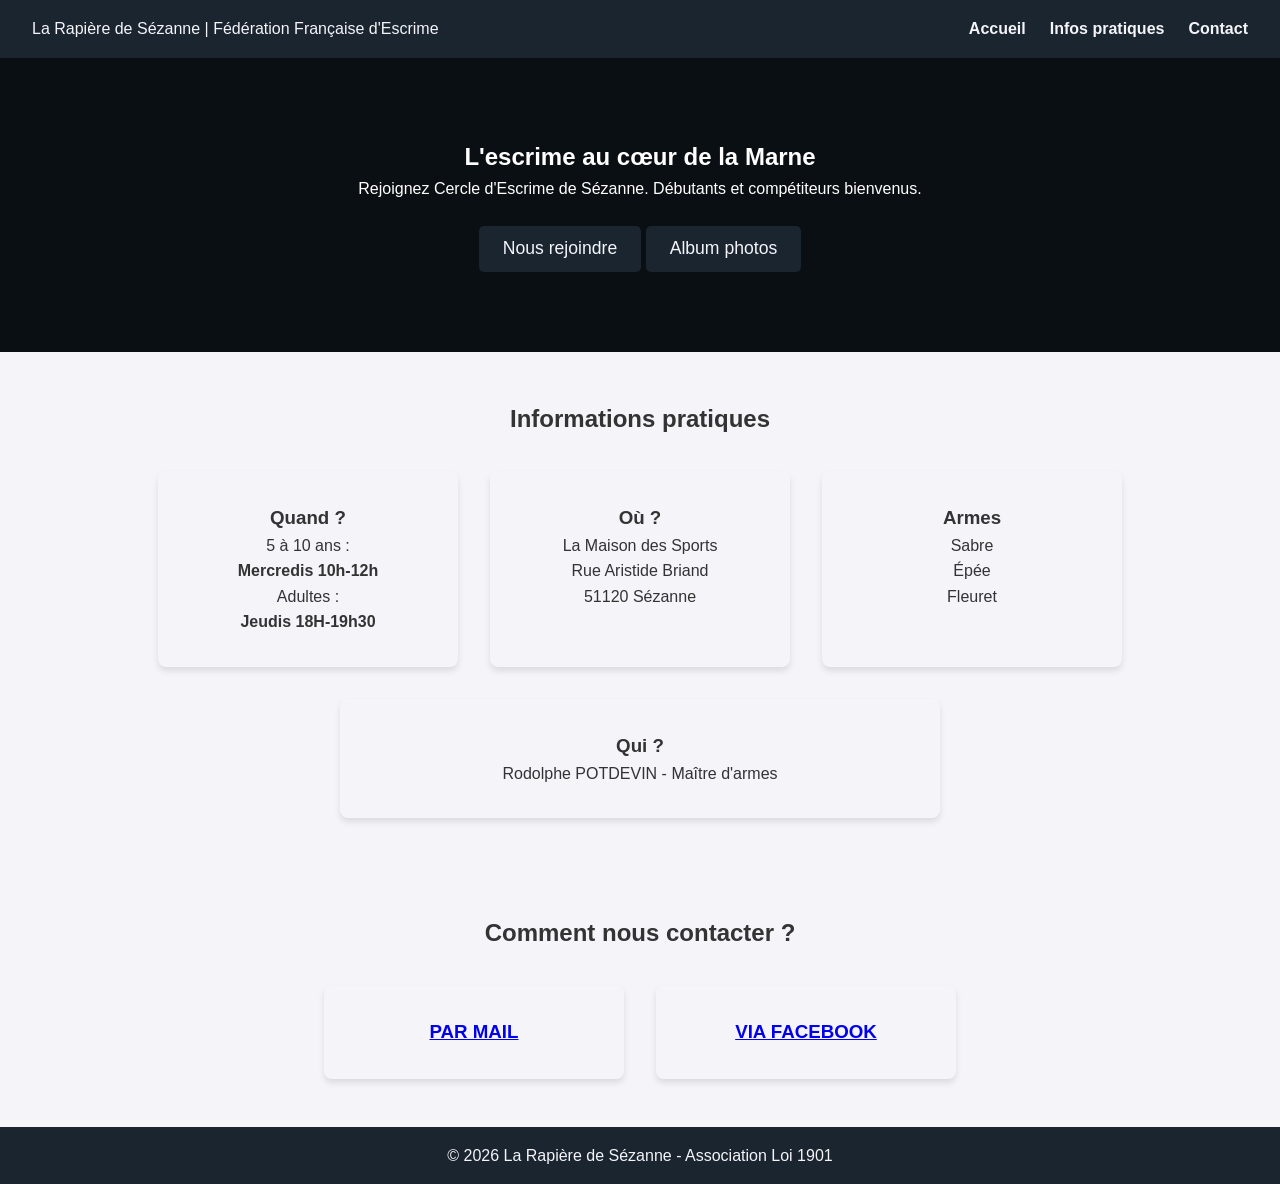
==== index.html @ 604a56b7 "First main" ====
<!DOCTYPE html>
<html lang="fr">
<!-- Titre de page internet -->
<head>
    <meta charset="UTF-8">
    <meta name="viewport" content="width=device-width, initial-scale=1.0">
    <title>La Rapière Sézanne | Club d'Escrime</title>
    <link rel="stylesheet" href="style.css">
</head>

<!-- Corps de la page internet -->
<body>
    <!-- En-tête -->
    <header>
        <div class="logo">La Rapière de Sézanne | Fédération Française d'Escrime</div>
        <nav>
            <ul>
                <li><a href="#accueil">Accueil</a></li>
                <li><a href="#infos">Infos pratiques</a></li>
                <li><a href="#contact">Contact</a></li>
            </ul>
        </nav>
    </header>

    <!-- Corps / Infos -->
    <main>
        <section id="accueil" class="hero">
            <h1>L'escrime au cœur de la Marne</h1>
            <p>Rejoignez Cercle d'Escrime de Sézanne. Débutants et compétiteurs bienvenus.</p>
            <button id="btn-rejoindre">Nous rejoindre</button>
            <a href="photos.html"><button id="btn-photos" onclick="">Album photos</button></a>
        </section>

        <section id="infos">
            <h2>Informations pratiques</h2>
            <div class="grid">
                <div class="card">
                    <h3>Quand ?</h3>
                    <p>5 à 10 ans : </p>
                    <b>Mercredis 10h-12h</b>
                    <p>Adultes :</p>
                    <b>Jeudis 18H-19h30</b>
                </div>
                <div class="card">
                    <h3>Où ?</h3>
                    <p>La Maison des Sports</p>
                    <p>Rue Aristide Briand</p>
                    <p>51120 Sézanne</p>
                </div>
                <div class="card">
                    <h3>Armes</h3>
                    <p>Sabre</p>
                    <p>Épée</p>
                    <p>Fleuret</p>
                </div>
            </div>
            <div class="grid">
                <div class="card2">
                    <h3>Qui ?</h3>
                    <p>Rodolphe POTDEVIN - Maître d'armes</p>
                </div>
            </div>
        </section>

        <section id="contact">
            <h2>Comment nous contacter ?</h2>
            <div class="grid">
                <div class="card">
                    <h3><a target="_blank" href="mailto:escrime.sezanne@gmail.com">PAR MAIL</a></h3>
                </div>
                <div class="card">
                    <h3><a target="_blank" href="https://www.facebook.com/people/Escrime-la-Rapi%C3%A8re-S%C3%A9zanne/100035516421670/">VIA FACEBOOK</a></h3>
                </div>
            </div>
        </section>
    </main>

<!-- Banderole bas de page -->
    <footer>
        <p>&copy; 2026 La Rapière de Sézanne - Association Loi 1901</p>
    </footer>

    <script src="script.js"></script>
</body>
</html>
---- style.css ----
/* Réinitialisation de base */
* {
    margin: 0;
    padding: 0;
    box-sizing: border-box;
    font-family: 'Segoe UI', Tahoma, Geneva, Verdana, sans-serif;
}

body {
    background-color: #f4f4f9;
    color: #333;
    line-height: 1.6;
}

/* En-tête */
header {
    background-color: #1a2530;
    color: #f4f4f9;
    padding: 1rem 2rem;
    display: flex;
    justify-content: space-between;
    align-items: center;
    position: sticky;
    top: 0;
    z-index: 100; /* Permet au menu de rester au-dessus du reste au défilement */
}

nav ul {
    list-style: none;
    display: flex;
    gap: 1.5rem;
    text-align: center;
}

nav a {
    color: #f4f4f9;
    text-decoration: none;
    font-weight: bold;
    transition: color 0.3s ease;
}

nav a:hover {
    color: #02a002;
}

/*  ---  Section principale  ---  */
.hero {
    background-image: linear-gradient(rgba(0, 0, 0, 0.6), rgba(0, 0, 0, 0.6)), url('/home/pasmoi/Documents/La Rapiere site/pictures/panoramaSezanne.jpg');
    background-color: #1a2530; /* Couleur de secours si l'image ne charge pas */
    /* height: 80vh; */
    background-repeat: no-repeat;
    background-position: center;
    background-size: cover;
    background-position-y: top;
    color: white;
    text-align: center;
    padding: 5rem 2rem;
}

.hero-texte h1 {
    font-size: 3.5rem;
    margin-bottom: 1rem;
    text-transform: uppercase;
    letter-spacing: 2px;
}

.hero-texte p {
    font-size: 1.5rem;
    margin-bottom: 2rem;
}

/*  ---  BOUTONS  ---   */

button {
    background-color: #1a2530;
    color: #f4f4f9;
    border: none;
    padding: 0.8rem 1.5rem;
    margin-top: 1.5rem;
    cursor: pointer;
    font-size: 1.1rem;
    border-radius: 5px;
}

button:hover {
    background-color: #2a3b4c;
}

/* Cartes d'information */
#infos {
    padding: 3rem 2rem;
    text-align: center;
}

#contact {
    padding: 3rem 2rem;
    text-align: center;
}

.grid {
    display: flex;
    justify-content: center;
    gap: 2rem;
    margin-top: 2rem;
}

.card {
    background: #f4f4f9;
    padding: 2rem;
    border-radius: 8px;
    box-shadow: 0 4px 6px rgba(0,0,0,0.1);
    width: 300px;
}

.card2 {
    background: #f4f4f9;
    padding: 2rem;
    border-radius: 8px;
    box-shadow: 0 4px 6px rgba(0,0,0,0.1);
    width: 600px;
}

/* --- photos.html --- */

.album{
    text-align: center;
}

.actualites{
    text-align: center;
}

footer {
    text-align: center;
    padding: 1rem;
    background-color: #1a2530;
    color: #f4f4f9;
}
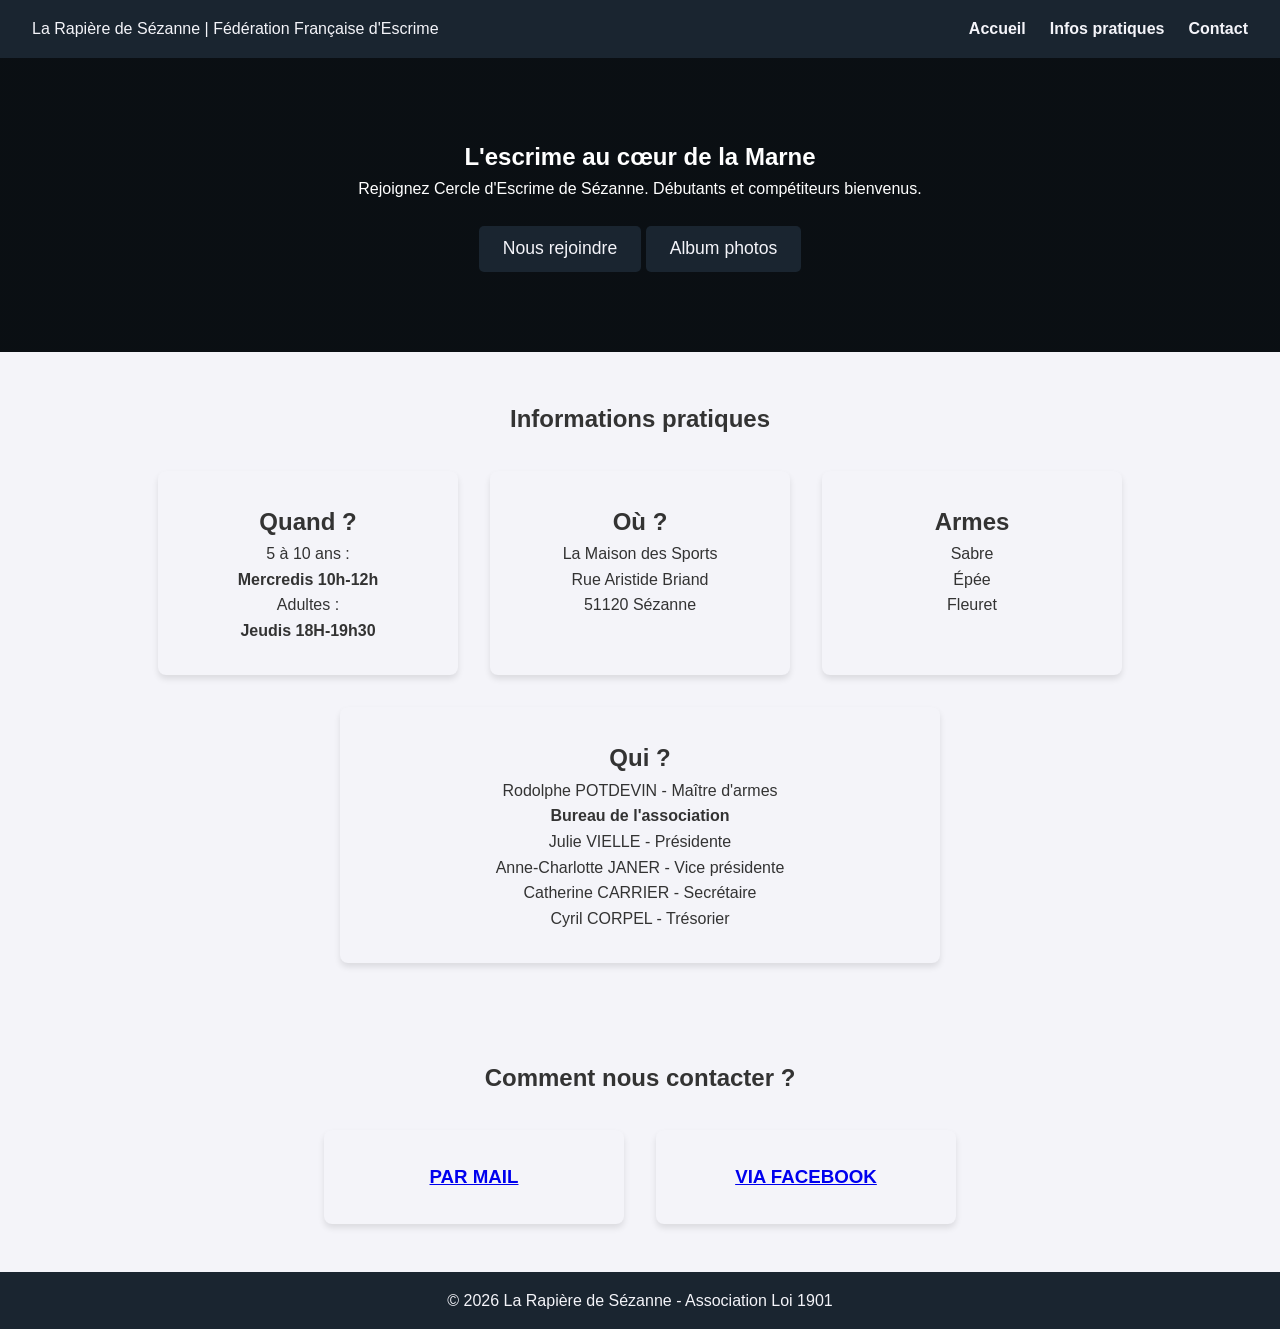
==== commit cf41a9f0: "text update + names Ajout des noms des personnes du bureau de l'association" ====
--- a/index.html
+++ b/index.html
@@ -35,20 +35,20 @@
             <h2>Informations pratiques</h2>
             <div class="grid">
                 <div class="card">
-                    <h3>Quand ?</h3>
+                    <h2>Quand ?</h2>
                     <p>5 à 10 ans : </p>
                     <b>Mercredis 10h-12h</b>
                     <p>Adultes :</p>
                     <b>Jeudis 18H-19h30</b>
                 </div>
                 <div class="card">
-                    <h3>Où ?</h3>
+                    <h2>Où ?</h2>
                     <p>La Maison des Sports</p>
                     <p>Rue Aristide Briand</p>
                     <p>51120 Sézanne</p>
                 </div>
                 <div class="card">
-                    <h3>Armes</h3>
+                    <h2>Armes</h2>
                     <p>Sabre</p>
                     <p>Épée</p>
                     <p>Fleuret</p>
@@ -56,8 +56,13 @@
             </div>
             <div class="grid">
                 <div class="card2">
-                    <h3>Qui ?</h3>
+                    <h2>Qui ?</h2>
                     <p>Rodolphe POTDEVIN - Maître d'armes</p>
+                    <h4>Bureau de l'association</h4>
+                    <p>Julie VIELLE - Présidente</p>
+                    <p>Anne-Charlotte JANER - Vice présidente</p>
+                    <p>Catherine CARRIER - Secrétaire</p>
+                    <p>Cyril CORPEL - Trésorier</p>
                 </div>
             </div>
         </section>
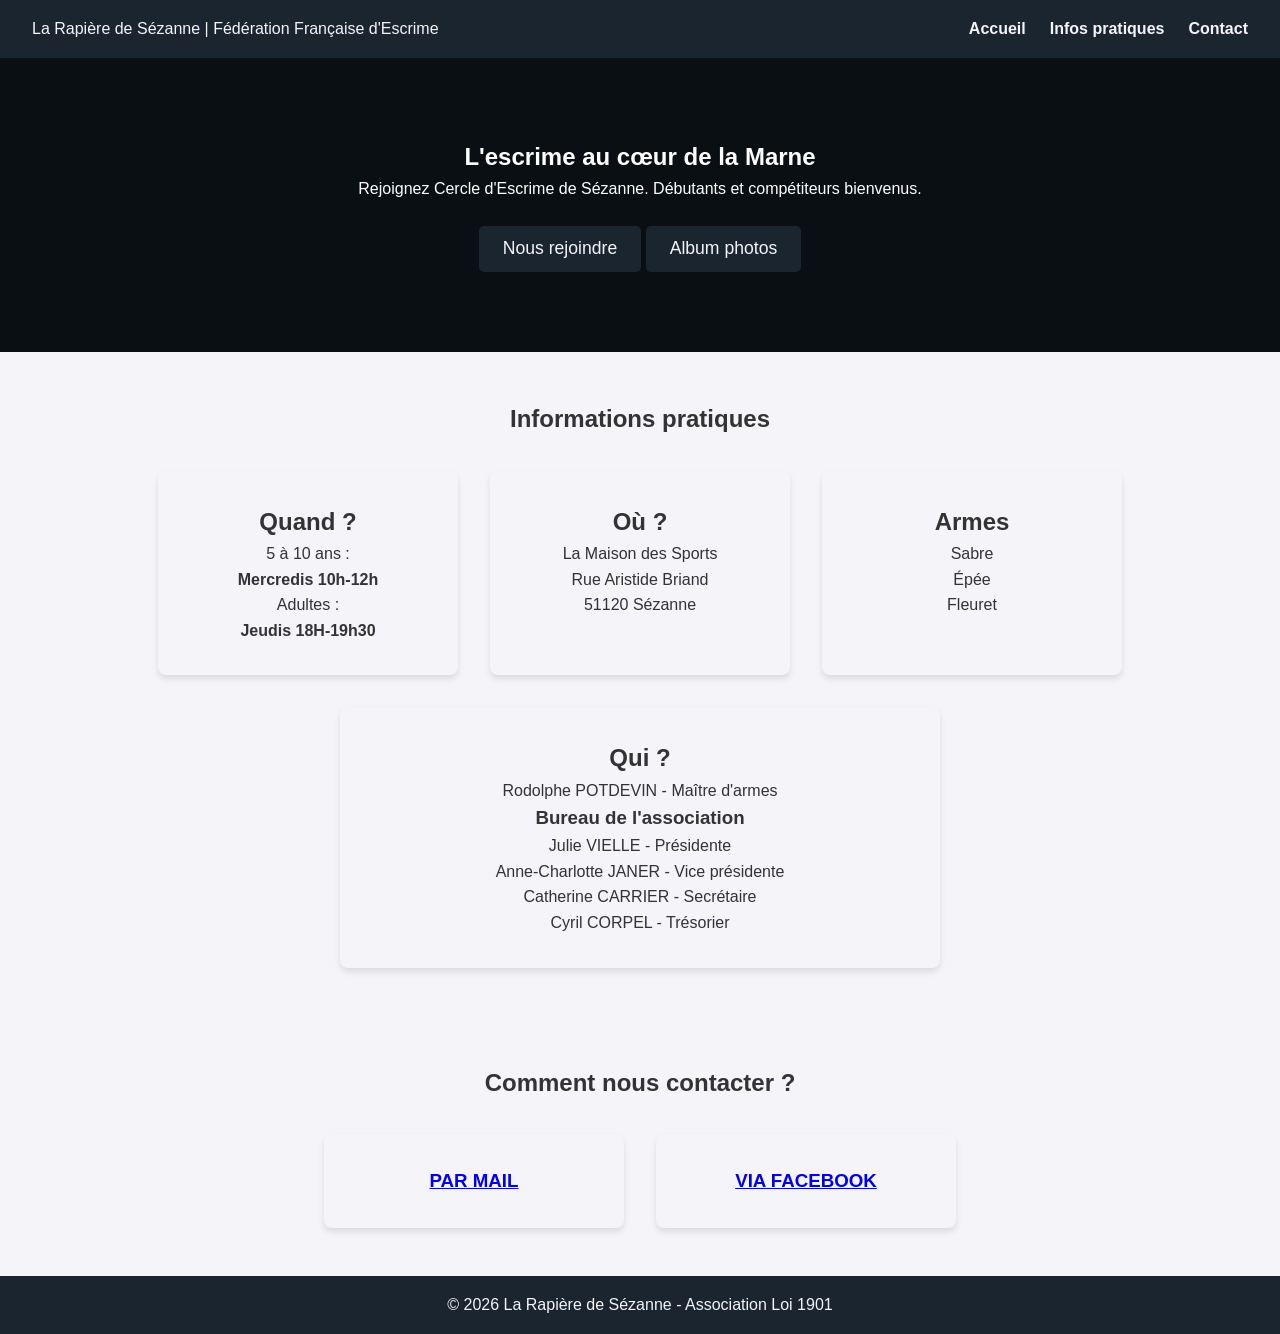
==== commit fd46d0d5: "Update index.html" ====
--- a/index.html
+++ b/index.html
@@ -58,7 +58,7 @@
                 <div class="card2">
                     <h2>Qui ?</h2>
                     <p>Rodolphe POTDEVIN - Maître d'armes</p>
-                    <h4>Bureau de l'association</h4>
+                    <h3>Bureau de l'association</h3>
                     <p>Julie VIELLE - Présidente</p>
                     <p>Anne-Charlotte JANER - Vice présidente</p>
                     <p>Catherine CARRIER - Secrétaire</p>
@@ -87,4 +87,4 @@
 
     <script src="script.js"></script>
 </body>
-</html>+</html>
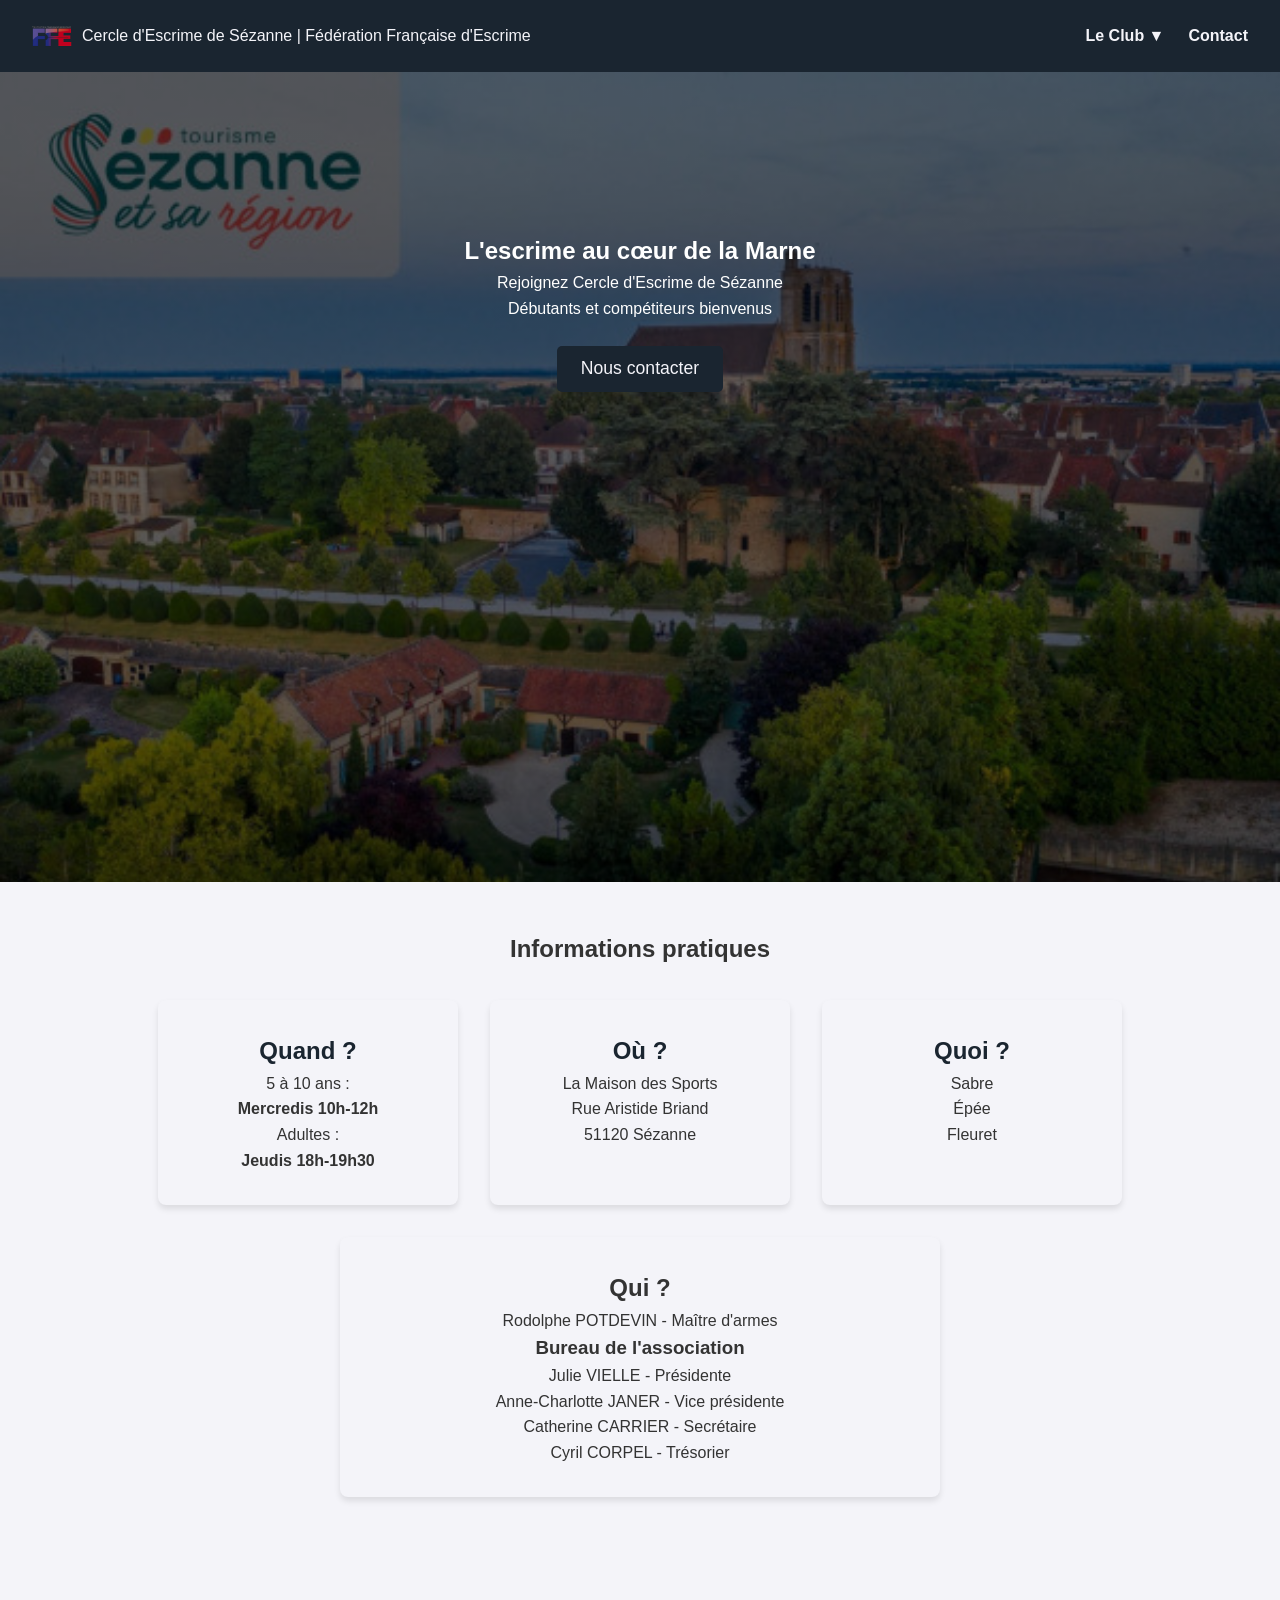
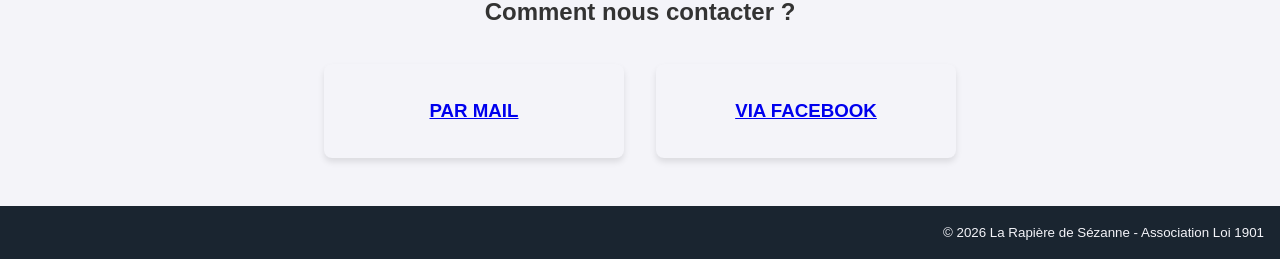
==== commit 66af7951: "wow upgrade tkt vla les changements, merci Lumo" ====
--- a/index.html
+++ b/index.html
@@ -1,23 +1,38 @@
 <!DOCTYPE html>
-<html lang="fr">
-<!-- Titre de page internet -->
+<html lang="fr" prefix="og: http://ogp.me/ns#">
+
 <head>
     <meta charset="UTF-8">
     <meta name="viewport" content="width=device-width, initial-scale=1.0">
+    <!-- Add Open Graph meta tags for social sharing -->
+    <meta property="og:title" content="La Rapière Sézanne | Club d'Escrime">
+    <meta property="og:description" content="Club d'Escrime à Sézanne - Fédération Française d'Escrime">
+    <meta property="og:image" content="pictures/logo-ffe.jpg">
+    <meta property="og:url" content="https://la-rapiere-sezanne.asso.fr">
     <title>La Rapière Sézanne | Club d'Escrime</title>
     <link rel="stylesheet" href="style.css">
+    <!-- Importation pour les logo mail et Facebook -->
+    <link rel="stylesheet" href="https://cdnjs.cloudflare.com/ajax/libs/font-awesome/6.4.0/css/all.min.css">
 </head>
 
 <!-- Corps de la page internet -->
 <body>
     <!-- En-tête -->
     <header>
-        <div class="logo">La Rapière de Sézanne | Fédération Française d'Escrime</div>
+        <div class="logo">
+            <img class="logo-ffe" src="pictures/ffe-removebg.png" alt="Logo Fédération Française d'Escrime">
+            Cercle d'Escrime de Sézanne | Fédération Française d'Escrime
+        </div>
         <nav>
             <ul>
-                <li><a href="#accueil">Accueil</a></li>
-                <li><a href="#infos">Infos pratiques</a></li>
-                <li><a href="#contact">Contact</a></li>
+                <!-- <li><a href="#accueil">Accueil</a></li> -->
+                <li class="dropdown"><a>Le Club ▼</a>
+                    <ul class="dropdown-content">
+                        <li><a href="#infos">Infos pratiques</a></li>
+                        <li><a href="actus.html">Actualités</a></li>
+                    </ul>
+                </li>
+                <li><a href="#contact">Contact</a></li> 
             </ul>
         </nav>
     </header>
@@ -26,9 +41,9 @@
     <main>
         <section id="accueil" class="hero">
             <h1>L'escrime au cœur de la Marne</h1>
-            <p>Rejoignez Cercle d'Escrime de Sézanne. Débutants et compétiteurs bienvenus.</p>
-            <button id="btn-rejoindre">Nous rejoindre</button>
-            <a href="photos.html"><button id="btn-photos" onclick="">Album photos</button></a>
+            <p>Rejoignez Cercle d'Escrime de Sézanne</p>
+            <p>Débutants et compétiteurs bienvenus</p>
+            <button id="btn-rejoindre">Nous contacter</button>
         </section>
 
         <section id="infos">
@@ -39,7 +54,7 @@
                     <p>5 à 10 ans : </p>
                     <b>Mercredis 10h-12h</b>
                     <p>Adultes :</p>
-                    <b>Jeudis 18H-19h30</b>
+                    <b>Jeudis 18h-19h30</b>
                 </div>
                 <div class="card">
                     <h2>Où ?</h2>
@@ -48,7 +63,7 @@
                     <p>51120 Sézanne</p>
                 </div>
                 <div class="card">
-                    <h2>Armes</h2>
+                    <h2>Quoi ?</h2>
                     <p>Sabre</p>
                     <p>Épée</p>
                     <p>Fleuret</p>
@@ -74,7 +89,9 @@
                     <h3><a target="_blank" href="mailto:escrime.sezanne@gmail.com">PAR MAIL</a></h3>
                 </div>
                 <div class="card">
-                    <h3><a target="_blank" href="https://www.facebook.com/people/Escrime-la-Rapi%C3%A8re-S%C3%A9zanne/100035516421670/">VIA FACEBOOK</a></h3>
+                    <h3><a target="_blank" href="https://www.facebook.com/people/Escrime-la-Rapi%C3%A8re-S%C3%A9zanne/100035516421670/">
+                        VIA FACEBOOK</a>
+                    </h3>
                 </div>
             </div>
         </section>
@@ -87,4 +104,4 @@
 
     <script src="script.js"></script>
 </body>
-</html>
+</html>
--- a/style.css
+++ b/style.css
@@ -1,10 +1,32 @@
 /* Réinitialisation de base */
 * {
-    margin: 0;
-    padding: 0;
+    margin: 0px;
+    padding: 0px;
     box-sizing: border-box;
     font-family: 'Segoe UI', Tahoma, Geneva, Verdana, sans-serif;
 }
+
+/* Skip navigation link for screen readers */
+.skip-link {
+    position: absolute;
+    top: -40px;
+    left: 0;
+    background: #02a002;
+    color: white;
+    padding: 8px;
+    z-index: 1000;
+}
+
+.skip-link:focus {
+    top: 0;
+}
+
+
+/* Contour autour des élément qd cliqués */
+/* a:focus, button:focus {
+    outline: 2px solid #000e00;
+    outline-offset: 2px;
+} */
 
 body {
     background-color: #f4f4f9;
@@ -25,6 +47,23 @@
     z-index: 100; /* Permet au menu de rester au-dessus du reste au défilement */
 }
 
+.logo {
+    display: flex;
+    align-items: center;
+    gap: 10px;
+}
+
+.logo a{
+    text-decoration: none;
+    color: #f4f4f9;
+}
+
+.logo-ffe {
+    width: 40px;
+    height: auto;
+    flex-shrink: 0;
+}
+
 nav ul {
     list-style: none;
     display: flex;
@@ -43,18 +82,62 @@
     color: #02a002;
 }
 
+/* menu déroulant */
+.dropdown{
+    position: relative;
+    cursor: pointer;
+    display: list-item;
+}
+
+.dropdown-content{
+    display: none;
+    position: absolute;
+    background-color: #2a3b4c;
+    min-width: 200px;
+    box-shadow: 0 8px 16px rgba(0, 0, 0, 0.2);
+    z-index: 1;
+    top: 100%;
+    right: 0;
+    /* Annule les paramètres du menu principal pour que ce soit vertical */
+    flex-direction: column;
+    gap: 0;
+    padding: 0;
+}
+
+/* Les liens à l'intérieur du menu déroulant */
+.dropdown-content li {
+    width: 100%;
+}
+
+.dropdown-content a {
+    padding: 1rem;
+    display: block; /* Prend toute la largeur de la case */
+    border-bottom: 1px solid #2a3b4c; /* Petite ligne de séparation */
+}
+
+/* Effet de survol sur les liens du sous-menu */
+.dropdown-content a:hover {
+    background-color: #2a3b4c;
+    color: white; 
+}
+
+/* L'ANIMATION CRUCIALE : afficher le sous-menu quand on survole le parent */
+.dropdown:hover .dropdown-content {
+    display: flex;
+}
+
 /*  ---  Section principale  ---  */
 .hero {
-    background-image: linear-gradient(rgba(0, 0, 0, 0.6), rgba(0, 0, 0, 0.6)), url('/home/pasmoi/Documents/La Rapiere site/pictures/panoramaSezanne.jpg');
+    background-image: linear-gradient(rgba(0, 0, 0, 0.6), rgba(0, 0, 0, 0.6)), url('pictures/panoramaSezanne.jpg');
     background-color: #1a2530; /* Couleur de secours si l'image ne charge pas */
-    /* height: 80vh; */
+    height: 90vh;
     background-repeat: no-repeat;
-    background-position: center;
+    /* background-position: center; */
     background-size: cover;
-    background-position-y: top;
+    /* background-position-y: top; */
     color: white;
     text-align: center;
-    padding: 5rem 2rem;
+    padding: 10rem 2rem;
 }
 
 .hero-texte h1 {
@@ -80,6 +163,7 @@
     cursor: pointer;
     font-size: 1.1rem;
     border-radius: 5px;
+    -ms-zoom-animation: calc(2);
 }
 
 button:hover {
@@ -93,6 +177,11 @@
 }
 
 #contact {
+    padding: 3rem 2rem;
+    text-align: center;
+}
+
+#actualites {
     padding: 3rem 2rem;
     text-align: center;
 }
@@ -120,6 +209,11 @@
     width: 600px;
 }
 
+/* Better contrast ratios */
+.card h2, .card h3 {
+    color: #1a2530;
+}
+
 /* --- photos.html --- */
 
 .album{
@@ -131,7 +225,8 @@
 }
 
 footer {
-    text-align: center;
+    text-align: right;
+    font-size: smaller;
     padding: 1rem;
     background-color: #1a2530;
     color: #f4f4f9;
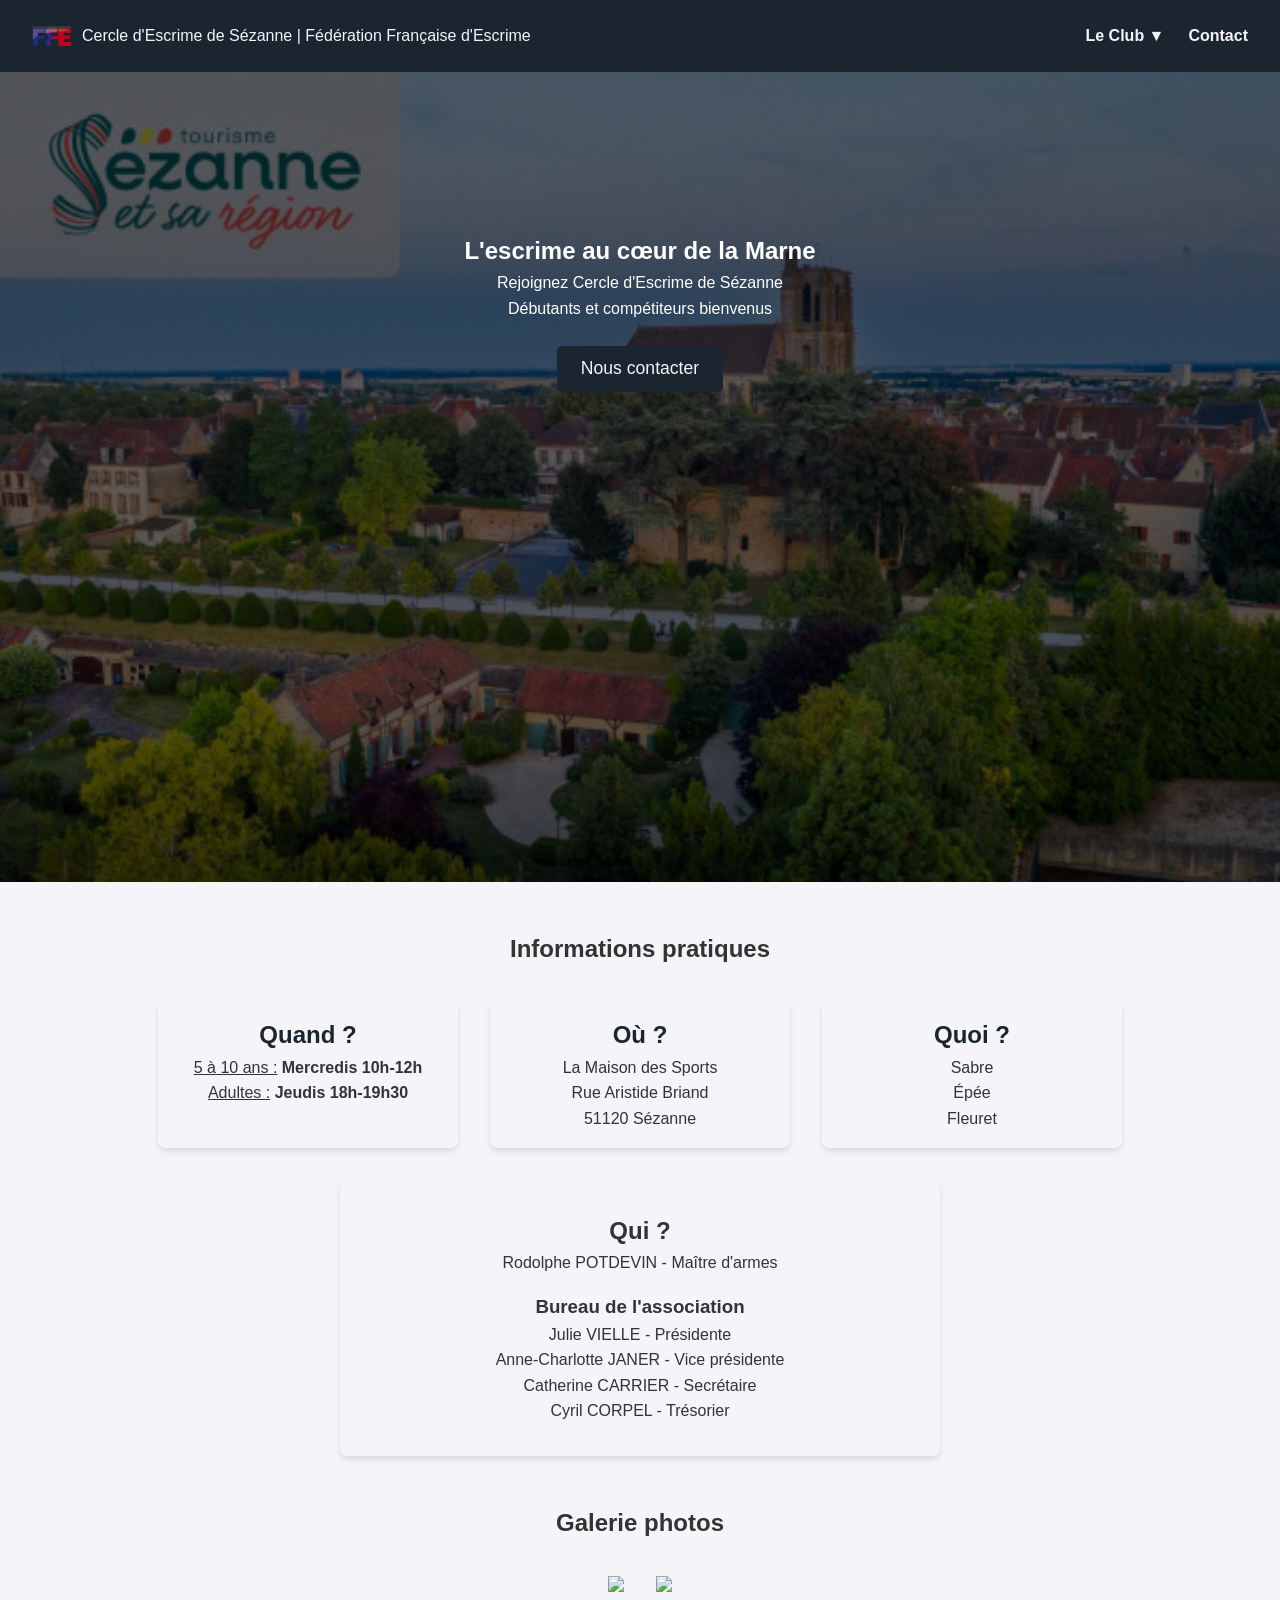
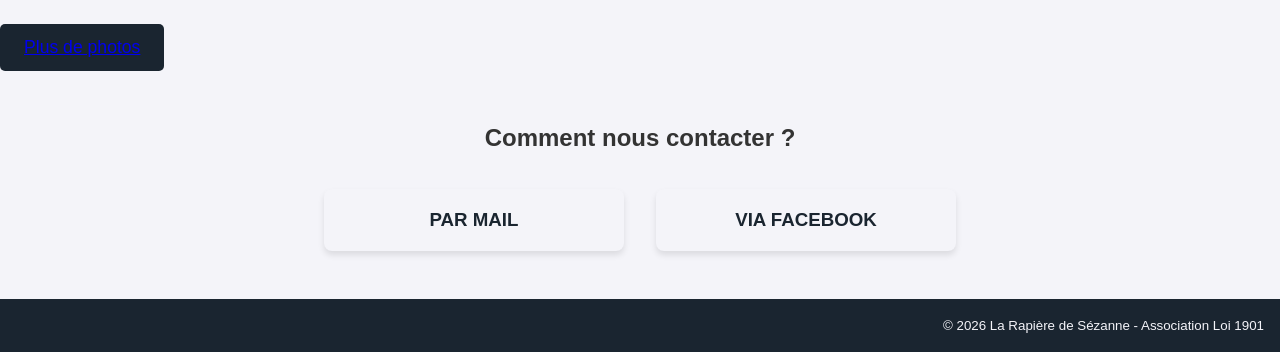
==== commit cfa30e4f: "ménage de printemps suppression de actus.html pour remettre tout sur la page principale création de" ====
--- a/index.html
+++ b/index.html
@@ -1,5 +1,5 @@
 <!DOCTYPE html>
-<html lang="fr" prefix="og: http://ogp.me/ns#">
+<html lang="fr_FR" prefix="og: http://ogp.me/ns#">
 
 <head>
     <meta charset="UTF-8">
@@ -17,6 +17,10 @@
 
 <!-- Corps de la page internet -->
 <body>
+    <!-- Load Facebook SDK -->
+    <div id="fb-root"></div>
+    <script async defer src="https://connect.facebook.net/fr_FR/sdk.js#xfbml=1&version=v3.2"></script>
+
     <!-- En-tête -->
     <header>
         <div class="logo">
@@ -29,7 +33,8 @@
                 <li class="dropdown"><a>Le Club ▼</a>
                     <ul class="dropdown-content">
                         <li><a href="#infos">Infos pratiques</a></li>
-                        <li><a href="actus.html">Actualités</a></li>
+                        <li><a href="#actus">Actualités</a></li>
+                        <li><a href="#album">Album photos</a></li>
                     </ul>
                 </li>
                 <li><a href="#contact">Contact</a></li> 
@@ -47,14 +52,14 @@
         </section>
 
         <section id="infos">
-            <h2>Informations pratiques</h2>
+            <h1>Informations pratiques</h1>
             <div class="grid">
                 <div class="card">
                     <h2>Quand ?</h2>
-                    <p>5 à 10 ans : </p>
-                    <b>Mercredis 10h-12h</b>
-                    <p>Adultes :</p>
-                    <b>Jeudis 18h-19h30</b>
+                    <u>5 à 10 ans :</u>
+                    <b> Mercredis 10h-12h</b>
+                    <u>Adultes :</u>
+                    <b> Jeudis 18h-19h30</b>
                 </div>
                 <div class="card">
                     <h2>Où ?</h2>
@@ -82,8 +87,40 @@
             </div>
         </section>
 
+        <!-- <section id="actualites">
+            <div class="actualites">
+                <h1>Actualités du club</h1>
+            </div>
+
+        Faire le lien avec la page plugin Facebook
+            <div class="facebook-container">
+                <iframe 
+                    src="https://www.facebook.com/people/Escrime-la-Rapi%C3%A8re-S%C3%A9zanne/100035516421670/plugins/page.php?href=https%3A%2F%2Fwww.facebook.com%2Ffacebook&tabs=timeline&width=400&height=600&small_header=false&adapt_container_width=true&hide_cover=false&show_facepile=true&appId" 
+                    width="400" height="600" style="border:none;
+                    overflow:hidden" scrolling="no" frameborder="0" allowfullscreen="true" allow="autoplay; 
+                    clipboard-write; 
+                    encrypted-media; 
+                    picture-in-picture; 
+                    web-share">
+                </iframe>
+            </div>
+        </section> -->
+
+        <section id="album">
+            <div class="album">
+                <h1>Galerie photos</h1>
+                <div class="grid">
+                    <a><img src="https://scontent-cdg6-1.xx.fbcdn.net/v/t39.30808-6/609152678_1549156299611569_5532721795437144982_n.jpg?stp=c256.0.1536.1536a_cp6_dst-jpg_tt6&cstp=mx1536x1536&ctp=s206x206&_nc_cat=105&ccb=1-7&_nc_sid=50ad20&_nc_ohc=51EuauJm5xsQ7kNvwECO-7R&_nc_oc=AdpUVge_vKCvO0l9hMLYPGgtCp4ePpxZIBxsvsuEggHUm7Non9sTBDo-1EAE-tL9dlNjdjKIgufZS7lX5kAIWpZy&_nc_zt=23&_nc_ht=scontent-cdg6-1.xx&_nc_gid=vOcmZRBBGuEi9aINLdlbQg&_nc_ss=7b289&oh=00_AQDIMGljHN1W7md7gZ8V1pBbIQ7yZGAcu4VEMQ64YIpyyw&oe=6A670259"></a>
+                    <a><img src="https://scontent-cdg6-1.xx.fbcdn.net/v/t39.30808-6/611631517_1550681702792362_5879387966960383086_n.jpg?stp=c250.0.1500.1500a_dst-jpg_tt6&cstp=mx1500x1500&ctp=s206x206&_nc_cat=106&ccb=1-7&_nc_sid=50ad20&_nc_ohc=8nxTPHxOw3kQ7kNvwHdxNDh&_nc_oc=AdoDeszIZGtVJmK21CMSHT_AFirrWuTY5VJbidX_k0NxvHW7n4wFeBioClMhuN3xdvOjgI1AWiZy2TWyGg3m6m8C&_nc_zt=23&_nc_ht=scontent-cdg6-1.xx&_nc_gid=fKqziYoGafwVdz2AMluzwA&_nc_ss=7b289&oh=00_AQDu416yCPRTAbZStCwJqXs4HfcDzhCsmrLgve7z53dv-g&oe=6A670932"></a>
+                </div>
+            </div>
+            <button id="btn-album">
+                <a href="album.html">Plus de photos</a>    
+            </button>
+        </section>
+
         <section id="contact">
-            <h2>Comment nous contacter ?</h2>
+            <h1>Comment nous contacter ?</h1>
             <div class="grid">
                 <div class="card">
                     <h3><a target="_blank" href="mailto:escrime.sezanne@gmail.com">PAR MAIL</a></h3>
@@ -99,7 +136,9 @@
 
 <!-- Banderole bas de page -->
     <footer>
-        <p>&copy; 2026 La Rapière de Sézanne - Association Loi 1901</p>
+        <p>&copy; 2026 La Rapière de Sézanne - Association Loi 1901
+            <!-- <img src="pictures/logoLaRapiere-removebg.png" alt="Logo de l'association La Rapière"> -->
+        </p>
     </footer>
 
     <script src="script.js"></script>
--- a/style.css
+++ b/style.css
@@ -20,7 +20,6 @@
 .skip-link:focus {
     top: 0;
 }
-
 
 /* Contour autour des élément qd cliqués */
 /* a:focus, button:focus {
@@ -110,20 +109,19 @@
 }
 
 .dropdown-content a {
-    padding: 1rem;
+    padding: 4px;
     display: block; /* Prend toute la largeur de la case */
-    border-bottom: 1px solid #2a3b4c; /* Petite ligne de séparation */
+}
+
+/* L'ANIMATION CRUCIALE : afficher le sous-menu quand on survole le parent */
+.dropdown:hover .dropdown-content {
+    display: flex;
 }
 
 /* Effet de survol sur les liens du sous-menu */
 .dropdown-content a:hover {
     background-color: #2a3b4c;
-    color: white; 
-}
-
-/* L'ANIMATION CRUCIALE : afficher le sous-menu quand on survole le parent */
-.dropdown:hover .dropdown-content {
-    display: flex;
+    color: #02a002; 
 }
 
 /*  ---  Section principale  ---  */
@@ -132,9 +130,7 @@
     background-color: #1a2530; /* Couleur de secours si l'image ne charge pas */
     height: 90vh;
     background-repeat: no-repeat;
-    /* background-position: center; */
     background-size: cover;
-    /* background-position-y: top; */
     color: white;
     text-align: center;
     padding: 10rem 2rem;
@@ -179,6 +175,7 @@
 #contact {
     padding: 3rem 2rem;
     text-align: center;
+    
 }
 
 #actualites {
@@ -195,7 +192,7 @@
 
 .card {
     background: #f4f4f9;
-    padding: 2rem;
+    padding: 1rem;
     border-radius: 8px;
     box-shadow: 0 4px 6px rgba(0,0,0,0.1);
     width: 300px;
@@ -214,6 +211,15 @@
     color: #1a2530;
 }
 
+.card a, .card2 a{
+    text-decoration: none;
+    color: #1a2530;
+}
+
+.card2 h3{
+    margin-top: 3%;
+}
+
 /* --- photos.html --- */
 
 .album{
@@ -224,10 +230,16 @@
     text-align: center;
 }
 
-footer {
+footer{
     text-align: right;
     font-size: smaller;
     padding: 1rem;
     background-color: #1a2530;
     color: #f4f4f9;
+}
+
+footer img{
+    width: 60px;
+    height: auto;
+    flex-shrink: 0;
 }
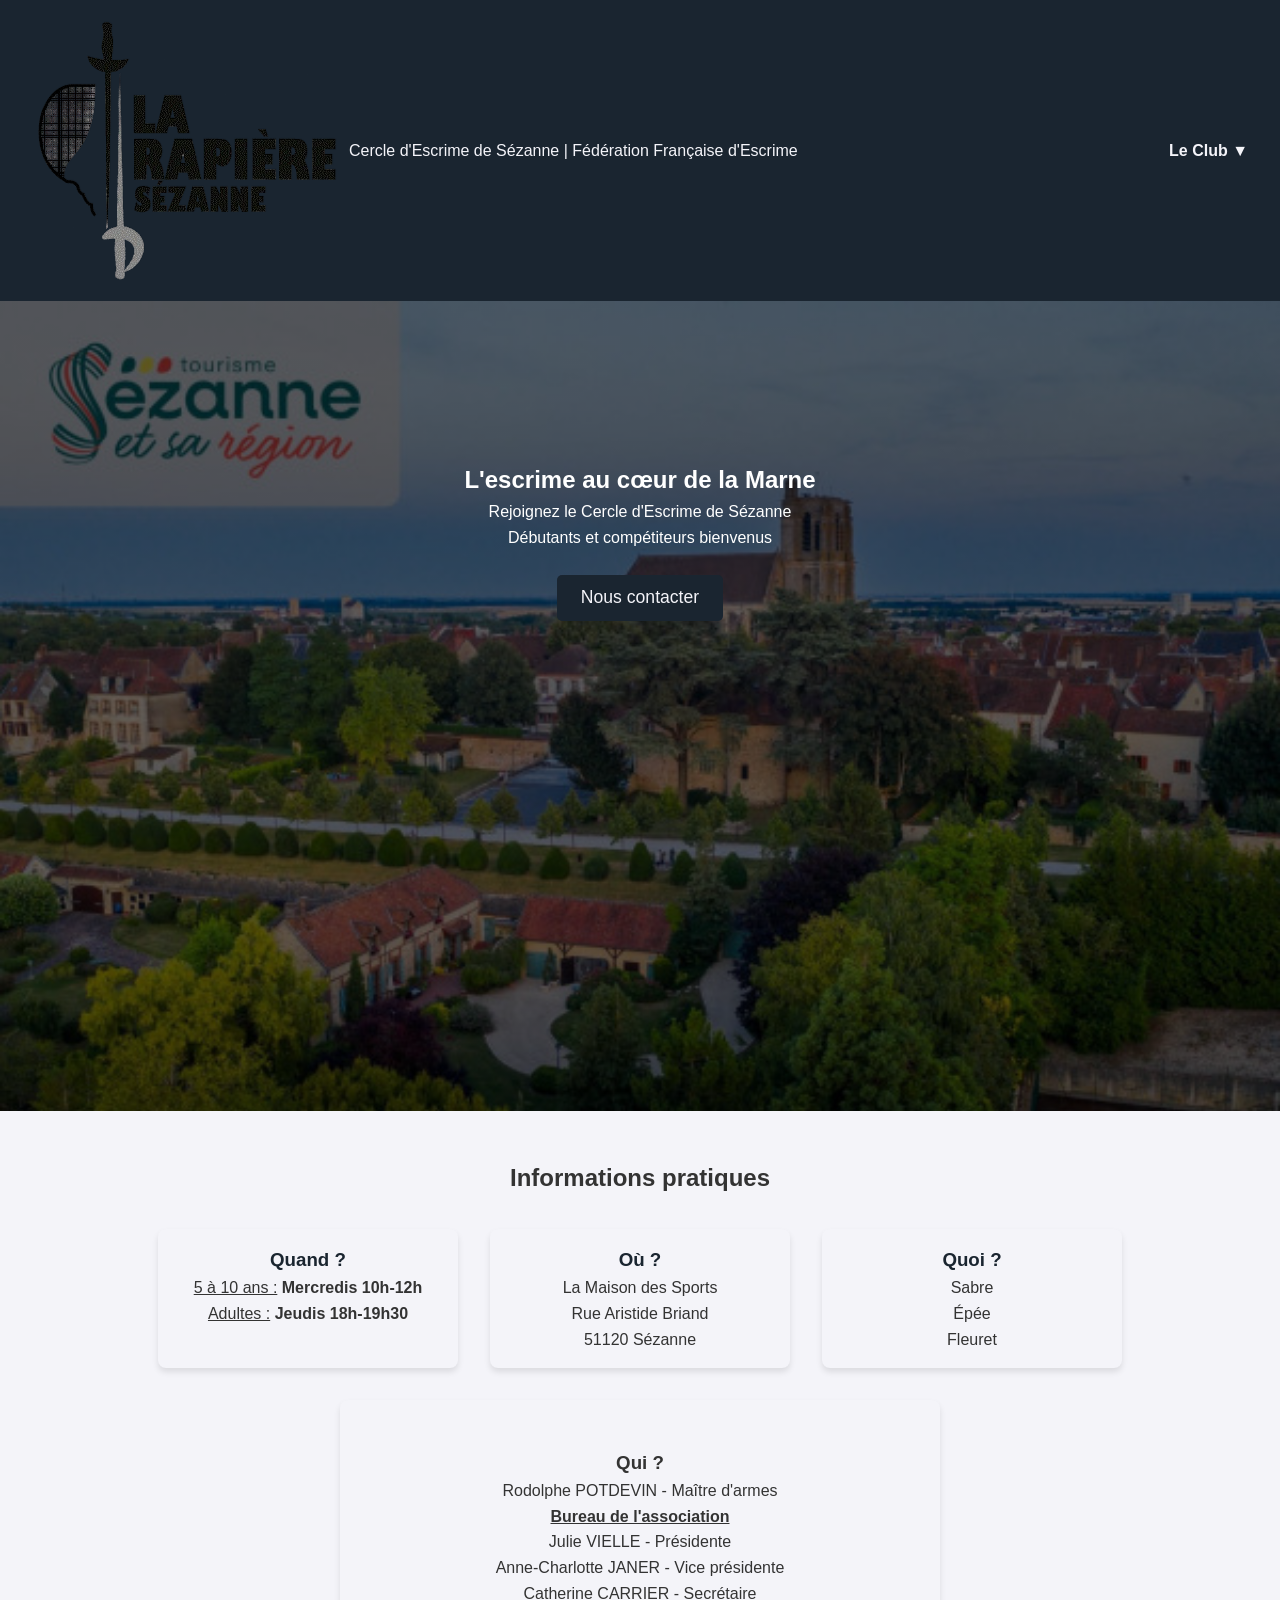
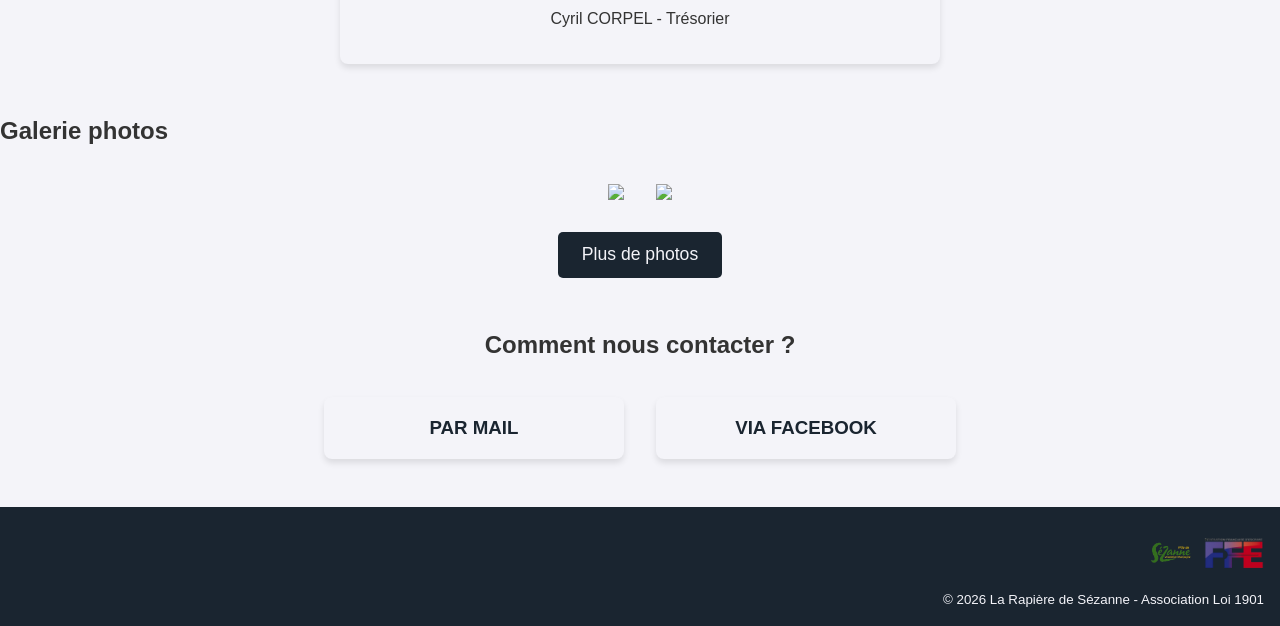
==== commit 413c3d15: "update banderole du bas" ====
--- a/index.html
+++ b/index.html
@@ -1,5 +1,5 @@
 <!DOCTYPE html>
-<html lang="fr_FR" prefix="og: http://ogp.me/ns#">
+<html lang="fr" prefix="og: http://ogp.me/ns#">
 
 <head>
     <meta charset="UTF-8">
@@ -24,8 +24,8 @@
     <!-- En-tête -->
     <header>
         <div class="logo">
-            <img class="logo-ffe" src="pictures/ffe-removebg.png" alt="Logo Fédération Française d'Escrime">
-            Cercle d'Escrime de Sézanne | Fédération Française d'Escrime
+            <img class="logo-top" src="pictures/logoLaRapiere-removebg.png" alt="Logo Fédération Française d'Escrime">
+            <a href="#acceuil">Cercle d'Escrime de Sézanne | Fédération Française d'Escrime</a>
         </div>
         <nav>
             <ul>
@@ -34,10 +34,10 @@
                     <ul class="dropdown-content">
                         <li><a href="#infos">Infos pratiques</a></li>
                         <li><a href="#actus">Actualités</a></li>
-                        <li><a href="#album">Album photos</a></li>
+                        <li><a href="#galerie">Album photos</a></li>
+                        <li><a href="#events">JSP</a></li>
                     </ul>
                 </li>
-                <li><a href="#contact">Contact</a></li> 
             </ul>
         </nav>
     </header>
@@ -46,29 +46,29 @@
     <main>
         <section id="accueil" class="hero">
             <h1>L'escrime au cœur de la Marne</h1>
-            <p>Rejoignez Cercle d'Escrime de Sézanne</p>
+            <p>Rejoignez le Cercle d'Escrime de Sézanne</p>
             <p>Débutants et compétiteurs bienvenus</p>
             <button id="btn-rejoindre">Nous contacter</button>
         </section>
 
         <section id="infos">
-            <h1>Informations pratiques</h1>
+            <h2>Informations pratiques</h2>
             <div class="grid">
                 <div class="card">
-                    <h2>Quand ?</h2>
+                    <h3>Quand ?</h3>
                     <u>5 à 10 ans :</u>
                     <b> Mercredis 10h-12h</b>
                     <u>Adultes :</u>
                     <b> Jeudis 18h-19h30</b>
                 </div>
                 <div class="card">
-                    <h2>Où ?</h2>
+                    <h3>Où ?</h3>
                     <p>La Maison des Sports</p>
                     <p>Rue Aristide Briand</p>
                     <p>51120 Sézanne</p>
                 </div>
                 <div class="card">
-                    <h2>Quoi ?</h2>
+                    <h3>Quoi ?</h3>
                     <p>Sabre</p>
                     <p>Épée</p>
                     <p>Fleuret</p>
@@ -76,9 +76,9 @@
             </div>
             <div class="grid">
                 <div class="card2">
-                    <h2>Qui ?</h2>
+                    <h3>Qui ?</h3>
                     <p>Rodolphe POTDEVIN - Maître d'armes</p>
-                    <h3>Bureau de l'association</h3>
+                    <h4><u>Bureau de l'association</u></h4>
                     <p>Julie VIELLE - Présidente</p>
                     <p>Anne-Charlotte JANER - Vice présidente</p>
                     <p>Catherine CARRIER - Secrétaire</p>
@@ -89,7 +89,7 @@
 
         <!-- <section id="actualites">
             <div class="actualites">
-                <h1>Actualités du club</h1>
+                <h2>Actualités du club</h2>
             </div>
 
         Faire le lien avec la page plugin Facebook
@@ -106,21 +106,23 @@
             </div>
         </section> -->
 
-        <section id="album">
-            <div class="album">
-                <h1>Galerie photos</h1>
+        <section id="galerie">
+            <div class="galerie">
+                <h2>Galerie photos</h2>
                 <div class="grid">
                     <a><img src="https://scontent-cdg6-1.xx.fbcdn.net/v/t39.30808-6/609152678_1549156299611569_5532721795437144982_n.jpg?stp=c256.0.1536.1536a_cp6_dst-jpg_tt6&cstp=mx1536x1536&ctp=s206x206&_nc_cat=105&ccb=1-7&_nc_sid=50ad20&_nc_ohc=51EuauJm5xsQ7kNvwECO-7R&_nc_oc=AdpUVge_vKCvO0l9hMLYPGgtCp4ePpxZIBxsvsuEggHUm7Non9sTBDo-1EAE-tL9dlNjdjKIgufZS7lX5kAIWpZy&_nc_zt=23&_nc_ht=scontent-cdg6-1.xx&_nc_gid=vOcmZRBBGuEi9aINLdlbQg&_nc_ss=7b289&oh=00_AQDIMGljHN1W7md7gZ8V1pBbIQ7yZGAcu4VEMQ64YIpyyw&oe=6A670259"></a>
                     <a><img src="https://scontent-cdg6-1.xx.fbcdn.net/v/t39.30808-6/611631517_1550681702792362_5879387966960383086_n.jpg?stp=c250.0.1500.1500a_dst-jpg_tt6&cstp=mx1500x1500&ctp=s206x206&_nc_cat=106&ccb=1-7&_nc_sid=50ad20&_nc_ohc=8nxTPHxOw3kQ7kNvwHdxNDh&_nc_oc=AdoDeszIZGtVJmK21CMSHT_AFirrWuTY5VJbidX_k0NxvHW7n4wFeBioClMhuN3xdvOjgI1AWiZy2TWyGg3m6m8C&_nc_zt=23&_nc_ht=scontent-cdg6-1.xx&_nc_gid=fKqziYoGafwVdz2AMluzwA&_nc_ss=7b289&oh=00_AQDu416yCPRTAbZStCwJqXs4HfcDzhCsmrLgve7z53dv-g&oe=6A670932"></a>
                 </div>
             </div>
-            <button id="btn-album">
-                <a href="album.html">Plus de photos</a>    
-            </button>
+            <div class="album">
+                <a href="album.html">
+                    <button id="btn-album">Plus de photos</button>
+                </a>
+            </div>
         </section>
 
         <section id="contact">
-            <h1>Comment nous contacter ?</h1>
+            <h2>Comment nous contacter ?</h2>
             <div class="grid">
                 <div class="card">
                     <h3><a target="_blank" href="mailto:escrime.sezanne@gmail.com">PAR MAIL</a></h3>
@@ -136,9 +138,11 @@
 
 <!-- Banderole bas de page -->
     <footer>
-        <p>&copy; 2026 La Rapière de Sézanne - Association Loi 1901
-            <!-- <img src="pictures/logoLaRapiere-removebg.png" alt="Logo de l'association La Rapière"> -->
-        </p>
+        <div class="footer-logos">
+            <img src="pictures/sezanne-removebg.png" alt="Logo de la ville de Sézanne">
+            <img src="pictures/ffe-removebg.png" alt="Logo de la Fédération Française d'Escrime">
+        </div>
+        <p>&copy; 2026 La Rapière de Sézanne - Association Loi 1901</p>
     </footer>
 
     <script src="script.js"></script>
